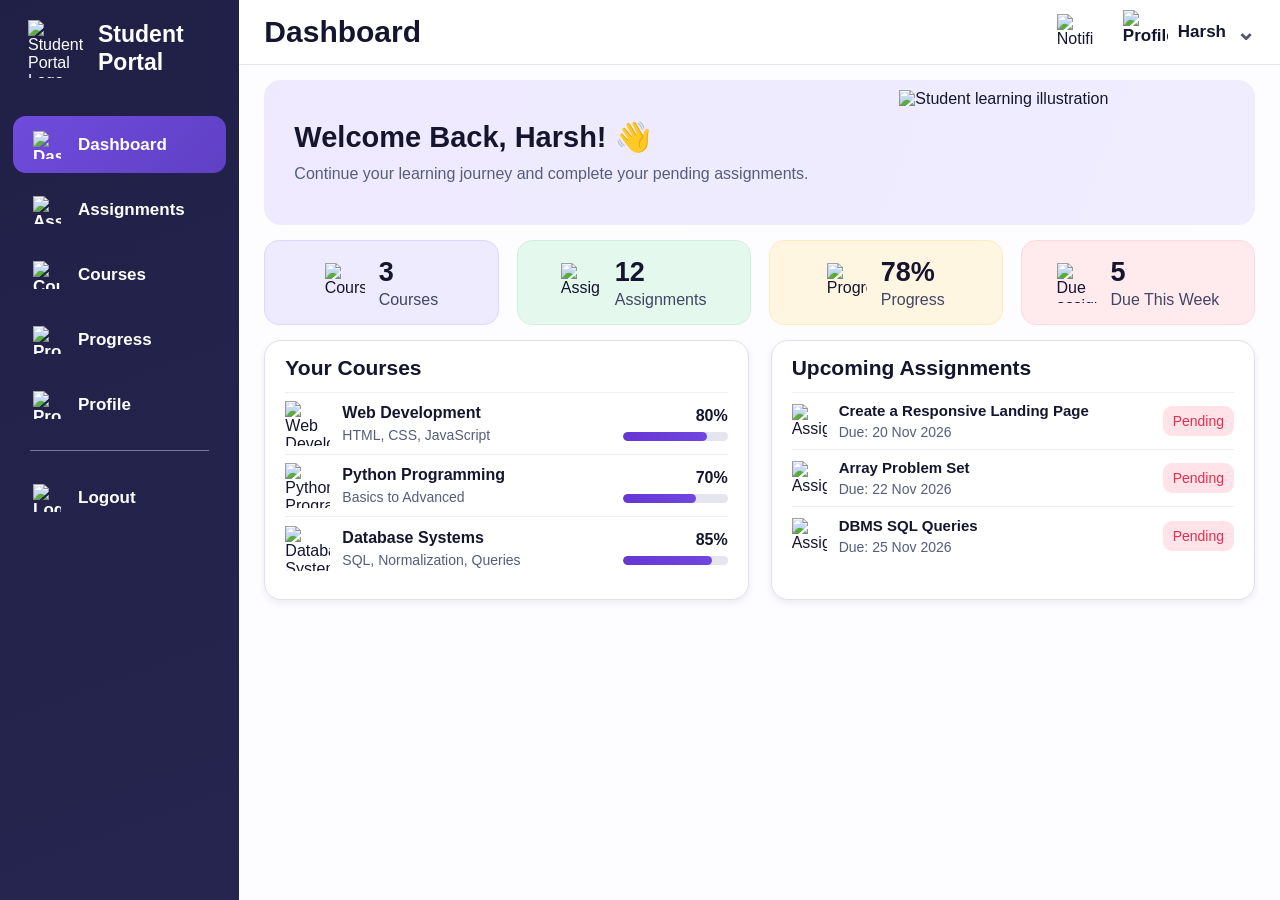
==== Students Submission/2601193_Harsh_Thombare/Task 2/index.html @ 6e935d69 "completed head in task 1 in html" ====
<!DOCTYPE html>
<html lang="en">

<head>
    <meta charset="UTF-8">
    <meta name="viewport" content="width=device-width, initial-scale=1.0">

    <title>Student Portal Dashboard</title>

    <!-- Connects the CSS file to the HTML page -->
    <link rel="stylesheet" href="style.css">
</head>

<body>

    <!-- Main container holds the sidebar and dashboard content -->
    <div class="container">

        <!-- Sidebar contains the portal logo and navigation menu -->
        <aside class="sidebar">

            <!-- Displays the student portal logo -->
            <div class="portal-logo">
                <img src="../../../Task 2/Assets/17.png" alt="Student Portal Logo">
                <h2>Student<br>Portal</h2>
            </div>

            <!-- Navigation links for different portal sections -->
            <nav class="sidebar-menu">

                <a href="#" class="menu-item active">
                    <img src="../../../Task 2/Assets/13.png" alt="Dashboard">
                    <span>Dashboard</span>
                </a>

                <a href="#" class="menu-item">
                    <img src="../../../Task 2/Assets/12.png" alt="Assignments">
                    <span>Assignments</span>
                </a>

                <a href="#" class="menu-item">
                    <img src="../../../Task 2/Assets/11.png" alt="Courses">
                    <span>Courses</span>
                </a>

                <a href="#" class="menu-item">
                    <img src="../../../Task 2/Assets/10.png" alt="Progress">
                    <span>Progress</span>
                </a>

                <a href="#" class="menu-item">
                    <img src="../../../Task 2/Assets/09.png" alt="Profile">
                    <span>Profile</span>
                </a>

                <!-- Separates the Logout option from the other links -->
                <div class="menu-divider"></div>

                <a href="#" class="menu-item">
                    <img src="../../../Task 2/Assets/08.png" alt="Logout">
                    <span>Logout</span>
                </a>

            </nav>

        </aside>


        <!-- Main area contains the dashboard header and all dashboard sections -->
        <main class="main-content">

            <!-- Top header displays the page title and student information -->
            <header class="topbar">

                <h1>Dashboard</h1>

                <div class="user-info">

                    <img class="notification-icon"
                         src="../../../Task 2/Assets/16.png"
                         alt="Notifications">

                    <div class="profile-info">
                        <img src="../../../Task 2/Assets/15.png" alt="Profile">
                        <span>Harsh</span>
                        <span class="dropdown">⌄</span>
                    </div>

                </div>

            </header>


            <!-- Welcome section introduces the student to the dashboard -->
            <section class="welcome-banner">

                <div class="welcome-text">
                    <h2>Welcome Back, Harsh! 👋</h2>

                    <p>
                        Continue your learning journey and complete your
                        pending assignments.
                    </p>
                </div>

                <!-- Displays the student learning illustration -->
                <img src="../../../Task 2/Assets/18.png" alt="Student learning illustration">

            </section>


            <!-- Statistics section displays the student's learning summary -->
            <section class="statistics">

                <div class="stat-card purple">
                    <img src="../../../Task 2/Assets/04.png" alt="Courses">

                    <div>
                        <h2>3</h2>
                        <p>Courses</p>
                    </div>
                </div>


                <div class="stat-card green">
                    <img src="../../../Task 2/Assets/03.png" alt="Assignments">

                    <div>
                        <h2>12</h2>
                        <p>Assignments</p>
                    </div>
                </div>


                <div class="stat-card yellow">
                    <img src="../../../Task 2/Assets/02.png" alt="Progress">

                    <div>
                        <h2>78%</h2>
                        <p>Progress</p>
                    </div>
                </div>


                <div class="stat-card pink">
                    <img src="../../../Task 2/Assets/01.png" alt="Due assignments">

                    <div>
                        <h2>5</h2>
                        <p>Due This Week</p>
                    </div>
                </div>

            </section>


            <!-- Dashboard details section displays courses and upcoming assignments -->
            <section class="dashboard-details">


                <!-- Courses panel displays enrolled courses and their progress -->
                <div class="details-card">

                    <h2>Your Courses</h2>

                    <!-- First course details -->
                    <div class="course-item">

                        <img src="../../../Task 2/Assets/07.png" alt="Web Development">

                        <div class="course-info">
                            <h3>Web Development</h3>
                            <p>HTML, CSS, JavaScript</p>
                        </div>

                        <div class="course-progress">
                            <span>80%</span>
                            <div class="progress-bar">
                                <div class="progress-fill" style="width: 80%;"></div>
                            </div>
                        </div>

                    </div>


                    <!-- Second course details -->
                    <div class="course-item">

                        <img src="../../../Task 2/Assets/06.png" alt="Python Programming">

                        <div class="course-info">
                            <h3>Python Programming</h3>
                            <p>Basics to Advanced</p>
                        </div>

                        <div class="course-progress">
                            <span>70%</span>
                            <div class="progress-bar">
                                <div class="progress-fill" style="width: 70%;"></div>
                            </div>
                        </div>

                    </div>


                    <!-- Third course details -->
                    <div class="course-item">

                        <img src="../../../Task 2/Assets/05.png" alt="Database Systems">

                        <div class="course-info">
                            <h3>Database Systems</h3>
                            <p>SQL, Normalization, Queries</p>
                        </div>

                        <div class="course-progress">
                            <span>85%</span>
                            <div class="progress-bar">
                                <div class="progress-fill" style="width: 85%;"></div>
                            </div>
                        </div>

                    </div>

                </div>


                <!-- Upcoming assignments panel displays pending student tasks -->
                <div class="details-card assignments-card">

                    <h2>Upcoming Assignments</h2>

                    <!-- First assignment details -->
                    <div class="assignment-item">

                        <img src="../../../Task 2/Assets/14.png" alt="Assignment">

                        <div class="assignment-info">
                            <h3>Create a Responsive Landing Page</h3>
                            <p>Due: 20 Nov 2026</p>
                        </div>

                        <span class="status">Pending</span>

                    </div>


                    <!-- Second assignment details -->
                    <div class="assignment-item">

                        <img src="../../../Task 2/Assets/14.png" alt="Assignment">

                        <div class="assignment-info">
                            <h3>Array Problem Set</h3>
                            <p>Due: 22 Nov 2026</p>
                        </div>

                        <span class="status">Pending</span>

                    </div>


                    <!-- Third assignment details -->
                    <div class="assignment-item">

                        <img src="../../../Task 2/Assets/14.png" alt="Assignment">

                        <div class="assignment-info">
                            <h3>DBMS SQL Queries</h3>
                            <p>Due: 25 Nov 2026</p>
                        </div>

                        <span class="status">Pending</span>

                    </div>

                </div>

            </section>

        </main>

    </div>

</body>
</html>
---- Students Submission/2601193_Harsh_Thombare/Task 2/style.css ----
/* Removes default spacing and keeps element sizes consistent */
* {
    margin: 0;
    padding: 0;
    box-sizing: border-box;
}

/* Sets the common font and background of the dashboard */
body {
    font-family: Arial, Helvetica, sans-serif;
    background-color: #fdfdff;
    color: #15152f;
}

/* Places the sidebar and main content next to each other */
.container {
    display: flex;
    height: 100vh;
    overflow: hidden;
}


/* Sidebar: Contains the portal logo and navigation links */
.sidebar {
    width: 18.7%;
    min-width: 220px;
    height: 100vh;
    background: linear-gradient(160deg, #202047, #25254f);
    padding: 20px 13px;
    color: white;
}

/* Displays the graduation logo and portal name */
.portal-logo {
    display: flex;
    align-items: center;
    gap: 12px;
    padding: 0 15px;
    margin-bottom: 38px;
}

.portal-logo img {
    width: 58px;
    height: 58px;
    object-fit: contain;
}

.portal-logo h2 {
    font-size: 23px;
    line-height: 1.2;
}

/* Arranges the navigation links vertically */
.sidebar-menu {
    display: flex;
    flex-direction: column;
    gap: 8px;
}

.menu-item {
    height: 57px;
    display: flex;
    align-items: center;
    gap: 17px;
    padding: 0 20px;
    border-radius: 13px;
    text-decoration: none;
    color: white;
    font-size: 17px;
    font-weight: 600;
}

.menu-item img {
    width: 28px;
    height: 28px;
    object-fit: contain;
}

/* Highlights the currently selected Dashboard link */
.menu-item.active {
    background: linear-gradient(135deg, #704bdc, #6040c5);
}

/* Separates the Logout option from the other navigation links */
.menu-divider {
    height: 1px;
    background-color: #7777a5;
    margin: 9px 17px 10px;
}


/* Main content: Holds the dashboard header and information sections */
.main-content {
    flex: 1;
    min-width: 0;
    height: 100vh;
    overflow: hidden;
}

/* Topbar: Displays the dashboard title and student profile */
.topbar {
    height: 65px;
    padding: 0 25px;
    display: flex;
    align-items: center;
    justify-content: space-between;
    border-bottom: 1px solid #e6e5f1;
    background-color: white;
}

.topbar h1 {
    font-size: 30px;
}

/* Keeps the notification and profile details on the right */
.user-info {
    display: flex;
    align-items: center;
    gap: 30px;
}

.notification-icon {
    width: 36px;
    height: 36px;
    object-fit: contain;
}

.profile-info {
    display: flex;
    align-items: center;
    gap: 10px;
    font-size: 17px;
    font-weight: 600;
}

.profile-info img {
    width: 45px;
    height: 45px;
    object-fit: contain;
}

.dropdown {
    font-size: 23px;
    color: #555577;
}


/* Welcome banner: Displays a greeting and learning illustration */
.welcome-banner {
    height: 145px;
    margin: 15px 25px;
    padding: 15px 30px;
    border-radius: 17px;
    background: linear-gradient(110deg, #eee9ff, #f0edff);
    display: flex;
    align-items: center;
    justify-content: space-between;
}

.welcome-text {
    width: 62%;
}

.welcome-text h2 {
    font-size: 29px;
    margin-bottom: 8px;
    white-space: nowrap;
}

.welcome-text p {
    font-size: 16px;
    line-height: 1.5;
    color: #555d7c;
    max-width: 600px;
}

.welcome-banner img {
    width: 35%;
    height: 125px;
    object-fit: contain;
}


/* Statistics: Displays the student's learning summary */
.statistics {
    display: flex;
    gap: 18px;
    margin: 0 25px 15px;
}

/* Gives all four statistics cards equal space */
.stat-card {
    flex: 1;
    min-width: 0;
    height: 85px;
    border-radius: 15px;
    display: flex;
    align-items: center;
    justify-content: center;
    gap: 14px;
    padding: 12px;
    border: 1px solid transparent;
}

.stat-card img {
    width: 40px;
    height: 40px;
    object-fit: contain;
}

.stat-card h2 {
    font-size: 27px;
    margin-bottom: 3px;
}

.stat-card p {
    font-size: 16px;
    color: #414563;
    white-space: nowrap;
}

/* Gives each statistics card a different background colour */
.purple {
    background-color: #eeeaff;
    border-color: #ded6ff;
}

.green {
    background-color: #e5f8ed;
    border-color: #d0f0df;
}

.yellow {
    background-color: #fff6e2;
    border-color: #ffebc1;
}

.pink {
    background-color: #ffeaee;
    border-color: #ffd9e0;
}


/* Dashboard details: Places courses and assignments side by side */
.dashboard-details {
    display: flex;
    gap: 22px;
    margin: 0 25px;
}

/* Creates the panels for courses and upcoming assignments */
.details-card {
    flex: 1;
    min-width: 0;
    height: 260px;
    padding: 15px 20px;
    border: 1px solid #e1e0f0;
    border-radius: 17px;
    box-shadow: 0 3px 6px rgba(40, 35, 90, 0.08);
    background-color: white;
}

.details-card > h2 {
    font-size: 21px;
    padding-bottom: 12px;
    border-bottom: 1px solid #eeeef5;
}


/* Course section: Displays course names and completion percentages */
.course-item {
    height: 62px;
    display: flex;
    align-items: center;
    gap: 12px;
    border-bottom: 1px solid #eeeef5;
}

.course-item:last-child {
    border-bottom: none;
}

.course-item > img {
    width: 45px;
    height: 45px;
    object-fit: contain;
}

.course-info {
    flex: 1;
    min-width: 0;
}

.course-info h3 {
    font-size: 16px;
    margin-bottom: 5px;
}

.course-info p {
    font-size: 14px;
    color: #555d7c;
}

/* Displays the percentage and progress bar for each course */
.course-progress {
    width: 105px;
    display: flex;
    flex-direction: column;
    align-items: flex-end;
    gap: 7px;
}

.course-progress span {
    font-size: 16px;
    font-weight: 600;
}

.progress-bar {
    width: 100%;
    height: 9px;
    background-color: #e5e5f0;
    border-radius: 10px;
    overflow: hidden;
}

.progress-fill {
    height: 100%;
    background: linear-gradient(90deg, #6636d5, #7046df);
    border-radius: 10px;
}


/* Assignment section: Displays task names, due dates and status */
.assignment-item {
    height: 57px;
    display: flex;
    align-items: center;
    gap: 12px;
    border-bottom: 1px solid #eeeef5;
}

.assignment-item:last-child {
    border-bottom: none;
}

.assignment-item > img {
    width: 35px;
    height: 35px;
    object-fit: contain;
}

.assignment-info {
    flex: 1;
    min-width: 0;
}

.assignment-info h3 {
    font-size: 15px;
    margin-bottom: 5px;
}

.assignment-info p {
    font-size: 14px;
    color: #555d7c;
}

/* Highlights the pending status of each assignment */
.status {
    background-color: #ffe3e9;
    color: #e52e4d;
    padding: 7px 10px;
    border-radius: 9px;
    font-size: 14px;
    white-space: nowrap;
}
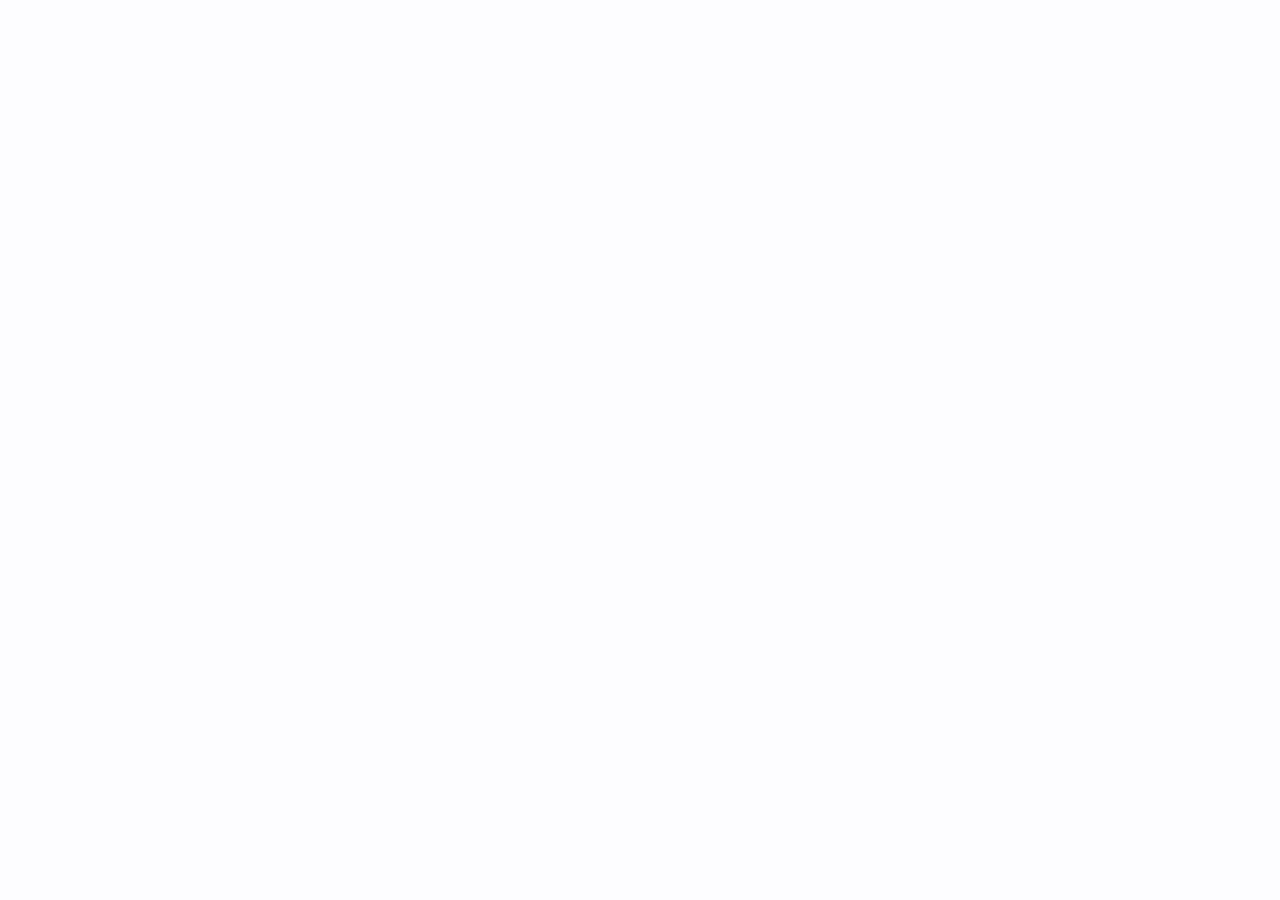
==== commit 678b91c4: "Created the basic HTML structure and added initial page styling" ====
--- a/Students Submission/2601193_Harsh_Thombare/Task 2/index.html
+++ b/Students Submission/2601193_Harsh_Thombare/Task 2/index.html
@@ -7,278 +7,14 @@
 
     <title>Student Portal Dashboard</title>
 
-    <!-- Connects the CSS file to the HTML page -->
     <link rel="stylesheet" href="style.css">
+
 </head>
 
 <body>
 
-    <!-- Main container holds the sidebar and dashboard content -->
+    <!-- Main container: holds the sidebar on the left and the dashboard on the right -->
     <div class="container">
-
-        <!-- Sidebar contains the portal logo and navigation menu -->
-        <aside class="sidebar">
-
-            <!-- Displays the student portal logo -->
-            <div class="portal-logo">
-                <img src="../../../Task 2/Assets/17.png" alt="Student Portal Logo">
-                <h2>Student<br>Portal</h2>
-            </div>
-
-            <!-- Navigation links for different portal sections -->
-            <nav class="sidebar-menu">
-
-                <a href="#" class="menu-item active">
-                    <img src="../../../Task 2/Assets/13.png" alt="Dashboard">
-                    <span>Dashboard</span>
-                </a>
-
-                <a href="#" class="menu-item">
-                    <img src="../../../Task 2/Assets/12.png" alt="Assignments">
-                    <span>Assignments</span>
-                </a>
-
-                <a href="#" class="menu-item">
-                    <img src="../../../Task 2/Assets/11.png" alt="Courses">
-                    <span>Courses</span>
-                </a>
-
-                <a href="#" class="menu-item">
-                    <img src="../../../Task 2/Assets/10.png" alt="Progress">
-                    <span>Progress</span>
-                </a>
-
-                <a href="#" class="menu-item">
-                    <img src="../../../Task 2/Assets/09.png" alt="Profile">
-                    <span>Profile</span>
-                </a>
-
-                <!-- Separates the Logout option from the other links -->
-                <div class="menu-divider"></div>
-
-                <a href="#" class="menu-item">
-                    <img src="../../../Task 2/Assets/08.png" alt="Logout">
-                    <span>Logout</span>
-                </a>
-
-            </nav>
-
-        </aside>
-
-
-        <!-- Main area contains the dashboard header and all dashboard sections -->
-        <main class="main-content">
-
-            <!-- Top header displays the page title and student information -->
-            <header class="topbar">
-
-                <h1>Dashboard</h1>
-
-                <div class="user-info">
-
-                    <img class="notification-icon"
-                         src="../../../Task 2/Assets/16.png"
-                         alt="Notifications">
-
-                    <div class="profile-info">
-                        <img src="../../../Task 2/Assets/15.png" alt="Profile">
-                        <span>Harsh</span>
-                        <span class="dropdown">⌄</span>
-                    </div>
-
-                </div>
-
-            </header>
-
-
-            <!-- Welcome section introduces the student to the dashboard -->
-            <section class="welcome-banner">
-
-                <div class="welcome-text">
-                    <h2>Welcome Back, Harsh! 👋</h2>
-
-                    <p>
-                        Continue your learning journey and complete your
-                        pending assignments.
-                    </p>
-                </div>
-
-                <!-- Displays the student learning illustration -->
-                <img src="../../../Task 2/Assets/18.png" alt="Student learning illustration">
-
-            </section>
-
-
-            <!-- Statistics section displays the student's learning summary -->
-            <section class="statistics">
-
-                <div class="stat-card purple">
-                    <img src="../../../Task 2/Assets/04.png" alt="Courses">
-
-                    <div>
-                        <h2>3</h2>
-                        <p>Courses</p>
-                    </div>
-                </div>
-
-
-                <div class="stat-card green">
-                    <img src="../../../Task 2/Assets/03.png" alt="Assignments">
-
-                    <div>
-                        <h2>12</h2>
-                        <p>Assignments</p>
-                    </div>
-                </div>
-
-
-                <div class="stat-card yellow">
-                    <img src="../../../Task 2/Assets/02.png" alt="Progress">
-
-                    <div>
-                        <h2>78%</h2>
-                        <p>Progress</p>
-                    </div>
-                </div>
-
-
-                <div class="stat-card pink">
-                    <img src="../../../Task 2/Assets/01.png" alt="Due assignments">
-
-                    <div>
-                        <h2>5</h2>
-                        <p>Due This Week</p>
-                    </div>
-                </div>
-
-            </section>
-
-
-            <!-- Dashboard details section displays courses and upcoming assignments -->
-            <section class="dashboard-details">
-
-
-                <!-- Courses panel displays enrolled courses and their progress -->
-                <div class="details-card">
-
-                    <h2>Your Courses</h2>
-
-                    <!-- First course details -->
-                    <div class="course-item">
-
-                        <img src="../../../Task 2/Assets/07.png" alt="Web Development">
-
-                        <div class="course-info">
-                            <h3>Web Development</h3>
-                            <p>HTML, CSS, JavaScript</p>
-                        </div>
-
-                        <div class="course-progress">
-                            <span>80%</span>
-                            <div class="progress-bar">
-                                <div class="progress-fill" style="width: 80%;"></div>
-                            </div>
-                        </div>
-
-                    </div>
-
-
-                    <!-- Second course details -->
-                    <div class="course-item">
-
-                        <img src="../../../Task 2/Assets/06.png" alt="Python Programming">
-
-                        <div class="course-info">
-                            <h3>Python Programming</h3>
-                            <p>Basics to Advanced</p>
-                        </div>
-
-                        <div class="course-progress">
-                            <span>70%</span>
-                            <div class="progress-bar">
-                                <div class="progress-fill" style="width: 70%;"></div>
-                            </div>
-                        </div>
-
-                    </div>
-
-
-                    <!-- Third course details -->
-                    <div class="course-item">
-
-                        <img src="../../../Task 2/Assets/05.png" alt="Database Systems">
-
-                        <div class="course-info">
-                            <h3>Database Systems</h3>
-                            <p>SQL, Normalization, Queries</p>
-                        </div>
-
-                        <div class="course-progress">
-                            <span>85%</span>
-                            <div class="progress-bar">
-                                <div class="progress-fill" style="width: 85%;"></div>
-                            </div>
-                        </div>
-
-                    </div>
-
-                </div>
-
-
-                <!-- Upcoming assignments panel displays pending student tasks -->
-                <div class="details-card assignments-card">
-
-                    <h2>Upcoming Assignments</h2>
-
-                    <!-- First assignment details -->
-                    <div class="assignment-item">
-
-                        <img src="../../../Task 2/Assets/14.png" alt="Assignment">
-
-                        <div class="assignment-info">
-                            <h3>Create a Responsive Landing Page</h3>
-                            <p>Due: 20 Nov 2026</p>
-                        </div>
-
-                        <span class="status">Pending</span>
-
-                    </div>
-
-
-                    <!-- Second assignment details -->
-                    <div class="assignment-item">
-
-                        <img src="../../../Task 2/Assets/14.png" alt="Assignment">
-
-                        <div class="assignment-info">
-                            <h3>Array Problem Set</h3>
-                            <p>Due: 22 Nov 2026</p>
-                        </div>
-
-                        <span class="status">Pending</span>
-
-                    </div>
-
-
-                    <!-- Third assignment details -->
-                    <div class="assignment-item">
-
-                        <img src="../../../Task 2/Assets/14.png" alt="Assignment">
-
-                        <div class="assignment-info">
-                            <h3>DBMS SQL Queries</h3>
-                            <p>Due: 25 Nov 2026</p>
-                        </div>
-
-                        <span class="status">Pending</span>
-
-                    </div>
-
-                </div>
-
-            </section>
-
-        </main>
 
     </div>
 
--- a/Students Submission/2601193_Harsh_Thombare/Task 2/style.css
+++ b/Students Submission/2601193_Harsh_Thombare/Task 2/style.css
@@ -1,375 +1,22 @@
-/* Removes default spacing and keeps element sizes consistent */
+/* Reset: removes the default spacing the browser adds
+   box-sizing makes padding and border stay inside the width I set */
 * {
     margin: 0;
     padding: 0;
     box-sizing: border-box;
 }
 
-/* Sets the common font and background of the dashboard */
+/* Body: sets the font, page background and default text colour */
 body {
     font-family: Arial, Helvetica, sans-serif;
     background-color: #fdfdff;
     color: #15152f;
 }
 
-/* Places the sidebar and main content next to each other */
+/* Container: flex puts the sidebar and main content side by side
+   height 100vh makes it exactly as tall as the screen */
 .container {
     display: flex;
     height: 100vh;
     overflow: hidden;
-}
-
-
-/* Sidebar: Contains the portal logo and navigation links */
-.sidebar {
-    width: 18.7%;
-    min-width: 220px;
-    height: 100vh;
-    background: linear-gradient(160deg, #202047, #25254f);
-    padding: 20px 13px;
-    color: white;
-}
-
-/* Displays the graduation logo and portal name */
-.portal-logo {
-    display: flex;
-    align-items: center;
-    gap: 12px;
-    padding: 0 15px;
-    margin-bottom: 38px;
-}
-
-.portal-logo img {
-    width: 58px;
-    height: 58px;
-    object-fit: contain;
-}
-
-.portal-logo h2 {
-    font-size: 23px;
-    line-height: 1.2;
-}
-
-/* Arranges the navigation links vertically */
-.sidebar-menu {
-    display: flex;
-    flex-direction: column;
-    gap: 8px;
-}
-
-.menu-item {
-    height: 57px;
-    display: flex;
-    align-items: center;
-    gap: 17px;
-    padding: 0 20px;
-    border-radius: 13px;
-    text-decoration: none;
-    color: white;
-    font-size: 17px;
-    font-weight: 600;
-}
-
-.menu-item img {
-    width: 28px;
-    height: 28px;
-    object-fit: contain;
-}
-
-/* Highlights the currently selected Dashboard link */
-.menu-item.active {
-    background: linear-gradient(135deg, #704bdc, #6040c5);
-}
-
-/* Separates the Logout option from the other navigation links */
-.menu-divider {
-    height: 1px;
-    background-color: #7777a5;
-    margin: 9px 17px 10px;
-}
-
-
-/* Main content: Holds the dashboard header and information sections */
-.main-content {
-    flex: 1;
-    min-width: 0;
-    height: 100vh;
-    overflow: hidden;
-}
-
-/* Topbar: Displays the dashboard title and student profile */
-.topbar {
-    height: 65px;
-    padding: 0 25px;
-    display: flex;
-    align-items: center;
-    justify-content: space-between;
-    border-bottom: 1px solid #e6e5f1;
-    background-color: white;
-}
-
-.topbar h1 {
-    font-size: 30px;
-}
-
-/* Keeps the notification and profile details on the right */
-.user-info {
-    display: flex;
-    align-items: center;
-    gap: 30px;
-}
-
-.notification-icon {
-    width: 36px;
-    height: 36px;
-    object-fit: contain;
-}
-
-.profile-info {
-    display: flex;
-    align-items: center;
-    gap: 10px;
-    font-size: 17px;
-    font-weight: 600;
-}
-
-.profile-info img {
-    width: 45px;
-    height: 45px;
-    object-fit: contain;
-}
-
-.dropdown {
-    font-size: 23px;
-    color: #555577;
-}
-
-
-/* Welcome banner: Displays a greeting and learning illustration */
-.welcome-banner {
-    height: 145px;
-    margin: 15px 25px;
-    padding: 15px 30px;
-    border-radius: 17px;
-    background: linear-gradient(110deg, #eee9ff, #f0edff);
-    display: flex;
-    align-items: center;
-    justify-content: space-between;
-}
-
-.welcome-text {
-    width: 62%;
-}
-
-.welcome-text h2 {
-    font-size: 29px;
-    margin-bottom: 8px;
-    white-space: nowrap;
-}
-
-.welcome-text p {
-    font-size: 16px;
-    line-height: 1.5;
-    color: #555d7c;
-    max-width: 600px;
-}
-
-.welcome-banner img {
-    width: 35%;
-    height: 125px;
-    object-fit: contain;
-}
-
-
-/* Statistics: Displays the student's learning summary */
-.statistics {
-    display: flex;
-    gap: 18px;
-    margin: 0 25px 15px;
-}
-
-/* Gives all four statistics cards equal space */
-.stat-card {
-    flex: 1;
-    min-width: 0;
-    height: 85px;
-    border-radius: 15px;
-    display: flex;
-    align-items: center;
-    justify-content: center;
-    gap: 14px;
-    padding: 12px;
-    border: 1px solid transparent;
-}
-
-.stat-card img {
-    width: 40px;
-    height: 40px;
-    object-fit: contain;
-}
-
-.stat-card h2 {
-    font-size: 27px;
-    margin-bottom: 3px;
-}
-
-.stat-card p {
-    font-size: 16px;
-    color: #414563;
-    white-space: nowrap;
-}
-
-/* Gives each statistics card a different background colour */
-.purple {
-    background-color: #eeeaff;
-    border-color: #ded6ff;
-}
-
-.green {
-    background-color: #e5f8ed;
-    border-color: #d0f0df;
-}
-
-.yellow {
-    background-color: #fff6e2;
-    border-color: #ffebc1;
-}
-
-.pink {
-    background-color: #ffeaee;
-    border-color: #ffd9e0;
-}
-
-
-/* Dashboard details: Places courses and assignments side by side */
-.dashboard-details {
-    display: flex;
-    gap: 22px;
-    margin: 0 25px;
-}
-
-/* Creates the panels for courses and upcoming assignments */
-.details-card {
-    flex: 1;
-    min-width: 0;
-    height: 260px;
-    padding: 15px 20px;
-    border: 1px solid #e1e0f0;
-    border-radius: 17px;
-    box-shadow: 0 3px 6px rgba(40, 35, 90, 0.08);
-    background-color: white;
-}
-
-.details-card > h2 {
-    font-size: 21px;
-    padding-bottom: 12px;
-    border-bottom: 1px solid #eeeef5;
-}
-
-
-/* Course section: Displays course names and completion percentages */
-.course-item {
-    height: 62px;
-    display: flex;
-    align-items: center;
-    gap: 12px;
-    border-bottom: 1px solid #eeeef5;
-}
-
-.course-item:last-child {
-    border-bottom: none;
-}
-
-.course-item > img {
-    width: 45px;
-    height: 45px;
-    object-fit: contain;
-}
-
-.course-info {
-    flex: 1;
-    min-width: 0;
-}
-
-.course-info h3 {
-    font-size: 16px;
-    margin-bottom: 5px;
-}
-
-.course-info p {
-    font-size: 14px;
-    color: #555d7c;
-}
-
-/* Displays the percentage and progress bar for each course */
-.course-progress {
-    width: 105px;
-    display: flex;
-    flex-direction: column;
-    align-items: flex-end;
-    gap: 7px;
-}
-
-.course-progress span {
-    font-size: 16px;
-    font-weight: 600;
-}
-
-.progress-bar {
-    width: 100%;
-    height: 9px;
-    background-color: #e5e5f0;
-    border-radius: 10px;
-    overflow: hidden;
-}
-
-.progress-fill {
-    height: 100%;
-    background: linear-gradient(90deg, #6636d5, #7046df);
-    border-radius: 10px;
-}
-
-
-/* Assignment section: Displays task names, due dates and status */
-.assignment-item {
-    height: 57px;
-    display: flex;
-    align-items: center;
-    gap: 12px;
-    border-bottom: 1px solid #eeeef5;
-}
-
-.assignment-item:last-child {
-    border-bottom: none;
-}
-
-.assignment-item > img {
-    width: 35px;
-    height: 35px;
-    object-fit: contain;
-}
-
-.assignment-info {
-    flex: 1;
-    min-width: 0;
-}
-
-.assignment-info h3 {
-    font-size: 15px;
-    margin-bottom: 5px;
-}
-
-.assignment-info p {
-    font-size: 14px;
-    color: #555d7c;
-}
-
-/* Highlights the pending status of each assignment */
-.status {
-    background-color: #ffe3e9;
-    color: #e52e4d;
-    padding: 7px 10px;
-    border-radius: 9px;
-    font-size: 14px;
-    white-space: nowrap;
 }
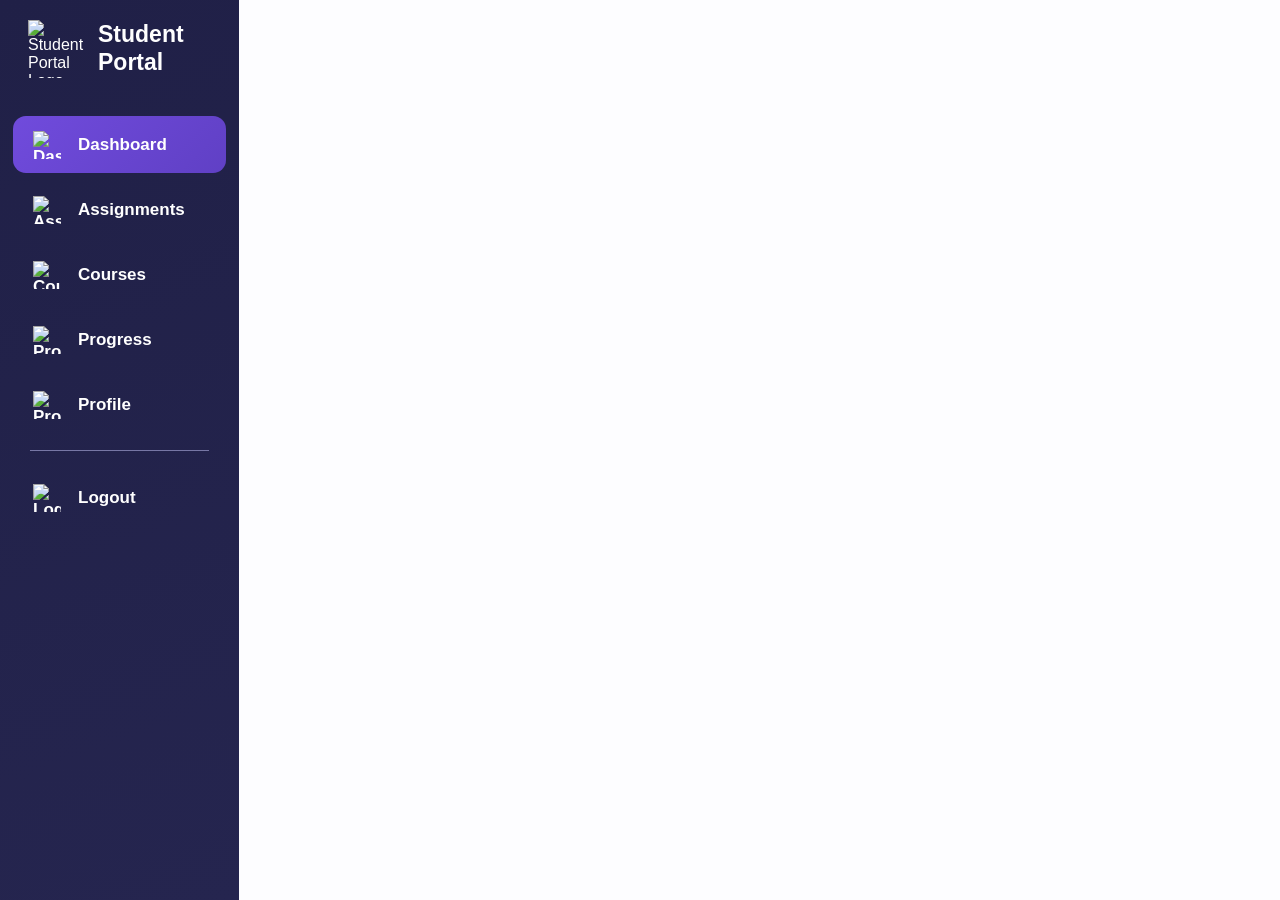
==== commit 006c470c: "Added the sidebar with portal logo and navigation links" ====
--- a/Students Submission/2601193_Harsh_Thombare/Task 2/index.html
+++ b/Students Submission/2601193_Harsh_Thombare/Task 2/index.html
@@ -16,7 +16,57 @@
     <!-- Main container: holds the sidebar on the left and the dashboard on the right -->
     <div class="container">
 
-    </div>
+    <!-- Sidebar: the dark purple panel with the portal logo and menu links -->
+    <aside class="sidebar">
+
+        <!-- Logo: graduation cap image with the portal name next to it -->
+        <div class="portal-logo">
+            <img src="../../../Task 2/Assets/17.png" alt="Student Portal Logo">
+            <h2>Student<br>Portal</h2>
+        </div>
+
+        <!-- Navigation menu: links to the different sections of the portal -->
+        <nav class="sidebar-menu">
+
+            <!-- "active" class highlights the page we are currently on -->
+            <a href="#" class="menu-item active">
+                <img src="../../../Task 2/Assets/13.png" alt="Dashboard">
+                <span>Dashboard</span>
+            </a>
+
+            <a href="#" class="menu-item">
+                <img src="../../../Task 2/Assets/12.png" alt="Assignments">
+                <span>Assignments</span>
+            </a>
+
+            <a href="#" class="menu-item">
+                <img src="../../../Task 2/Assets/11.png" alt="Courses">
+                <span>Courses</span>
+            </a>
+
+            <a href="#" class="menu-item">
+                <img src="../../../Task 2/Assets/10.png" alt="Progress">
+                <span>Progress</span>
+            </a>
+
+            <a href="#" class="menu-item">
+                <img src="../../../Task 2/Assets/09.png" alt="Profile">
+                <span>Profile</span>
+            </a>
+
+            <!-- A thin line to separate Logout from the other links -->
+            <div class="menu-divider"></div>
+
+            <a href="#" class="menu-item">
+                <img src="../../../Task 2/Assets/08.png" alt="Logout">
+                <span>Logout</span>
+            </a>
+
+        </nav>
+
+    </aside>
+
+</div>
 
 </body>
 </html>
--- a/Students Submission/2601193_Harsh_Thombare/Task 2/style.css
+++ b/Students Submission/2601193_Harsh_Thombare/Task 2/style.css
@@ -19,4 +19,78 @@
     display: flex;
     height: 100vh;
     overflow: hidden;
+}
+
+/* ---------- SIDEBAR ---------- */
+
+/* Sidebar: dark purple panel on the left side */
+.sidebar {
+    width: 18.7%;
+    min-width: 220px;
+    height: 100vh;
+    background: linear-gradient(160deg, #202047, #25254f);
+    padding: 20px 13px;
+    color: white;
+}
+
+/* Logo area: image and portal name in one row */
+.portal-logo {
+    display: flex;
+    align-items: center;
+    gap: 12px;
+    padding: 0 15px;
+    margin-bottom: 38px;
+}
+
+/* Size of the graduation cap logo */
+.portal-logo img {
+    width: 58px;
+    height: 58px;
+    object-fit: contain;
+}
+
+/* "Student Portal" text */
+.portal-logo h2 {
+    font-size: 23px;
+    line-height: 1.2;
+}
+
+/* Menu: flex with column direction stacks the links one below another */
+.sidebar-menu {
+    display: flex;
+    flex-direction: column;
+    gap: 8px;
+}
+
+/* Each menu link: icon and text in one row with rounded corners */
+.menu-item {
+    height: 57px;
+    display: flex;
+    align-items: center;
+    gap: 17px;
+    padding: 0 20px;
+    border-radius: 13px;
+    text-decoration: none;
+    color: white;
+    font-size: 17px;
+    font-weight: 600;
+}
+
+/* Size of the small icons in the menu */
+.menu-item img {
+    width: 28px;
+    height: 28px;
+    object-fit: contain;
+}
+
+/* Active link: purple background so the current page stands out */
+.menu-item.active {
+    background: linear-gradient(135deg, #704bdc, #6040c5);
+}
+
+/* Divider: thin line between the menu links and Logout */
+.menu-divider {
+    height: 1px;
+    background-color: #7777a5;
+    margin: 9px 17px 10px;
 }
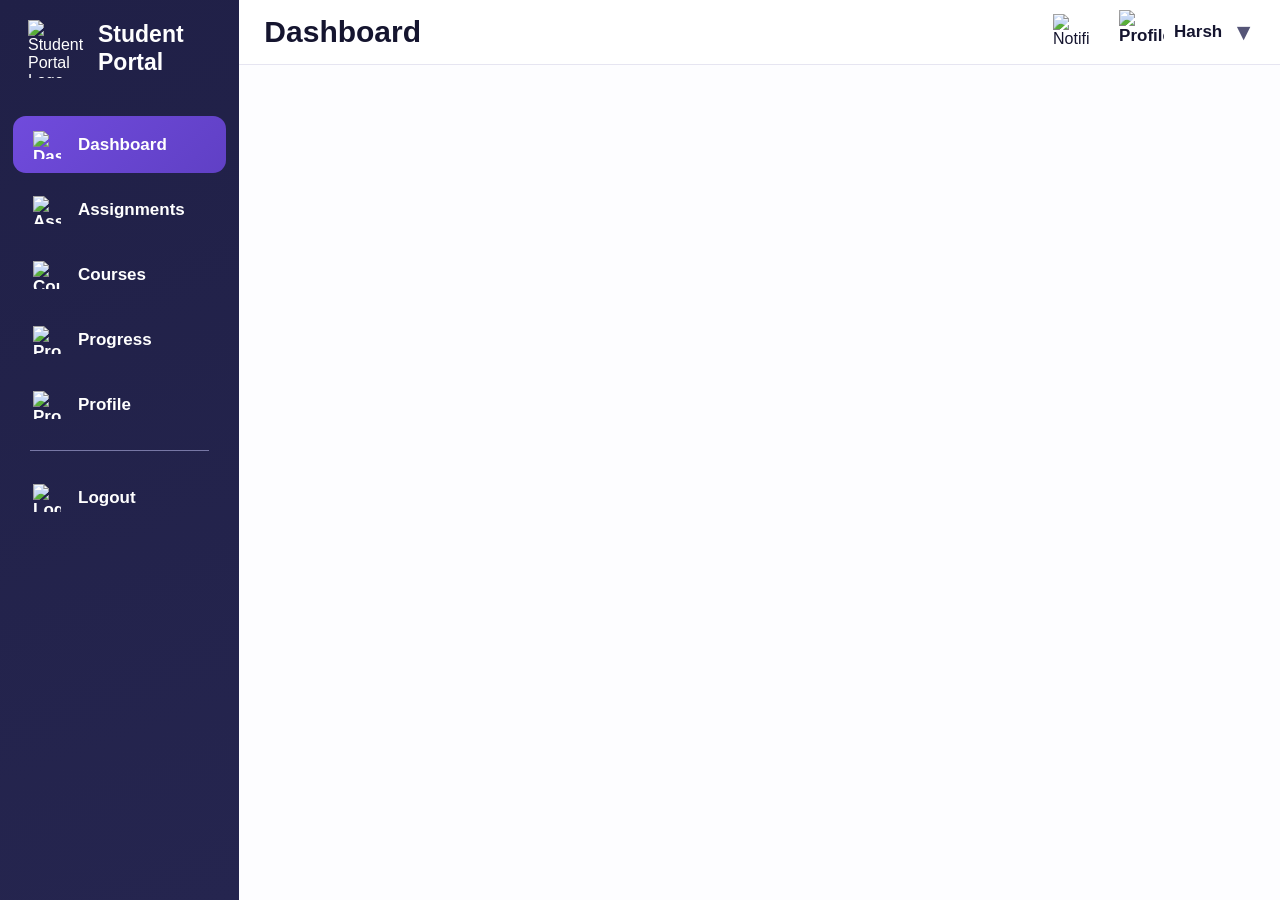
==== commit 8e89ca3b: "Added the main content area with dashboard navigation bar and profile section" ====
--- a/Students Submission/2601193_Harsh_Thombare/Task 2/index.html
+++ b/Students Submission/2601193_Harsh_Thombare/Task 2/index.html
@@ -66,7 +66,33 @@
 
     </aside>
 
-</div>
+        <!-- Main content: everything on the right side of the sidebar -->
+        <main class="main-content">
+
+            <!-- Top bar: page title on the left, notification and student name on the right -->
+            <header class="topbar">
+
+                <h1>Dashboard</h1>
+
+                <div class="user-info">
+
+                    <!-- Notification bell icon -->
+                    <img class="notification-icon" src="../../../Task 2/Assets/16.png" alt="Notifications">
+
+                    <!-- Student profile picture, name and dropdown arrow -->
+                    <div class="profile-info">
+                        <img src="../../../Task 2/Assets/15.png" alt="Profile">
+                        <span>Harsh</span>
+                        <span class="dropdown">▼</span>
+                    </div>
+
+                </div>
+
+            </header>
+
+        </main>
+
+    </div>
 
 </body>
 </html>
--- a/Students Submission/2601193_Harsh_Thombare/Task 2/style.css
+++ b/Students Submission/2601193_Harsh_Thombare/Task 2/style.css
@@ -93,4 +93,67 @@
     height: 1px;
     background-color: #7777a5;
     margin: 9px 17px 10px;
+}
+
+/* ---------- MAIN CONTENT ---------- */
+
+/* Main content: takes all the space left after the sidebar (flex: 1) */
+.main-content {
+    flex: 1;
+    min-width: 0;
+    height: 100vh;
+    overflow: hidden;
+}
+
+/* Top bar: title on the left and user info on the right
+   space-between pushes the two parts to opposite ends */
+.topbar {
+    height: 65px;
+    padding: 0 25px;
+    display: flex;
+    align-items: center;
+    justify-content: space-between;
+    border-bottom: 1px solid #e6e5f1;
+    background-color: white;
+}
+
+/* "Dashboard" heading */
+.topbar h1 {
+    font-size: 30px;
+}
+
+/* Notification bell and profile kept together on the right */
+.user-info {
+    display: flex;
+    align-items: center;
+    gap: 30px;
+}
+
+/* Size of the bell icon */
+.notification-icon {
+    width: 36px;
+    height: 36px;
+    object-fit: contain;
+}
+
+/* Profile picture, name and arrow in one row */
+.profile-info {
+    display: flex;
+    align-items: center;
+    gap: 10px;
+    font-size: 17px;
+    font-weight: 600;
+}
+
+/* Size of the profile picture */
+.profile-info img {
+    width: 45px;
+    height: 45px;
+    object-fit: contain;
+}
+
+/* Small dropdown arrow next to the name */
+.dropdown {
+    font-size: 23px;
+    color: #555577;
 }
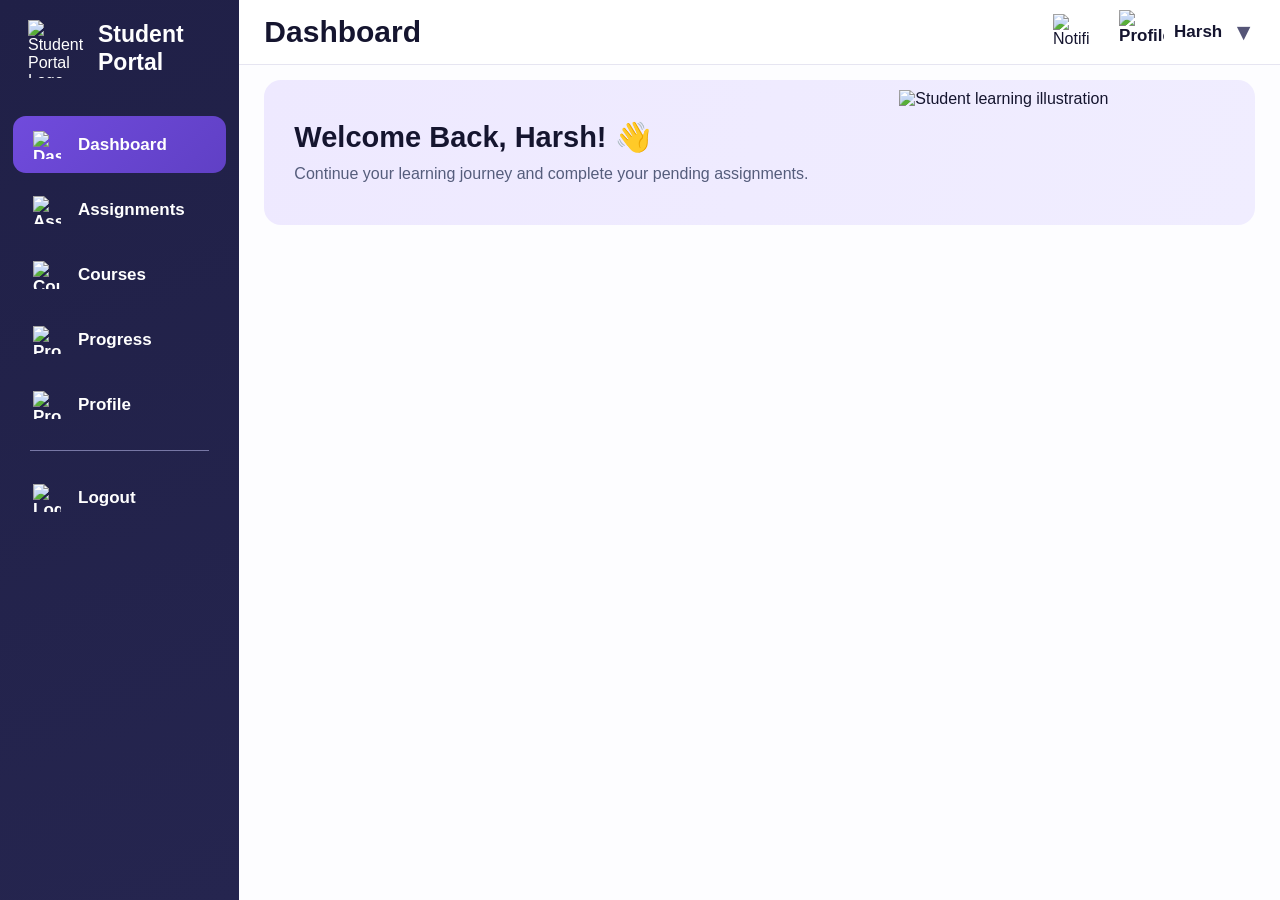
==== commit 6f6f3720: "Added welcome banner with greeting and student illustration" ====
--- a/Students Submission/2601193_Harsh_Thombare/Task 2/index.html
+++ b/Students Submission/2601193_Harsh_Thombare/Task 2/index.html
@@ -89,7 +89,17 @@
                 </div>
 
             </header>
+            <!-- Welcome banner: greets the student and shows an illustration -->
+            <section class="welcome-banner">
 
+                <div class="welcome-text">
+                    <h2>Welcome Back, Harsh! 👋</h2>
+                    <p>Continue your learning journey and complete your pending assignments.</p>
+                </div>
+
+                <img src="../../../Task 2/Assets/18.png" alt="Student learning illustration">
+
+            </section>
         </main>
 
     </div>
--- a/Students Submission/2601193_Harsh_Thombare/Task 2/style.css
+++ b/Students Submission/2601193_Harsh_Thombare/Task 2/style.css
@@ -156,4 +156,45 @@
 .dropdown {
     font-size: 23px;
     color: #555577;
+}
+
+/* ---------- WELCOME BANNER ---------- */
+
+/* Banner: light purple box with text on the left and picture on the right */
+.welcome-banner {
+    height: 145px;
+    margin: 15px 25px;
+    padding: 15px 30px;
+    border-radius: 17px;
+    background: linear-gradient(110deg, #eee9ff, #f0edff);
+    display: flex;
+    align-items: center;
+    justify-content: space-between;
+}
+
+/* Text part of the banner */
+.welcome-text {
+    width: 62%;
+}
+
+/* "Welcome Back" heading (nowrap keeps it on one line) */
+.welcome-text h2 {
+    font-size: 29px;
+    margin-bottom: 8px;
+    white-space: nowrap;
+}
+
+/* Small message below the heading */
+.welcome-text p {
+    font-size: 16px;
+    line-height: 1.5;
+    color: #555d7c;
+    max-width: 600px;
+}
+
+/* Illustration on the right side of the banner */
+.welcome-banner img {
+    width: 35%;
+    height: 125px;
+    object-fit: contain;
 }
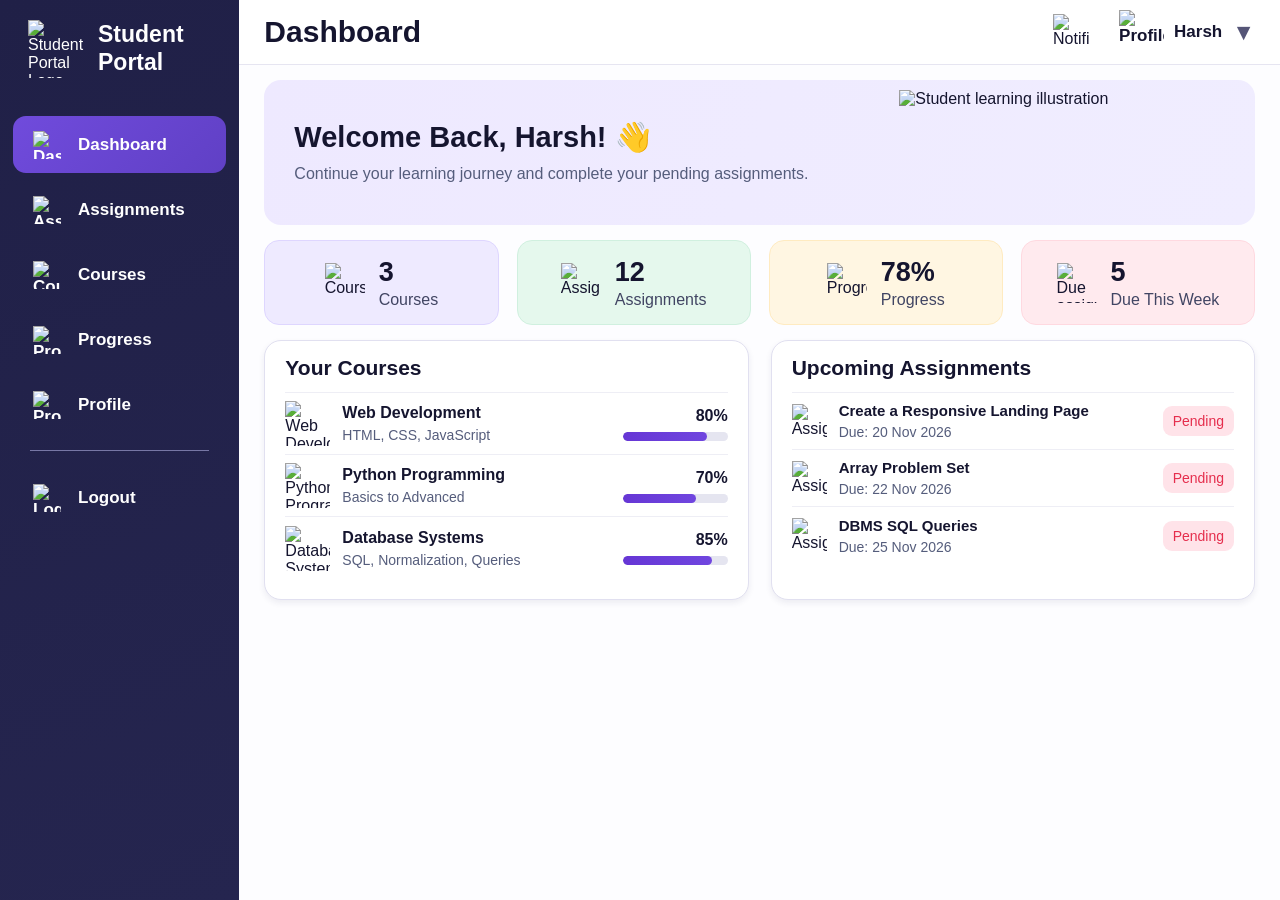
==== commit e46d3ed1: "Added statistics cards, course progress and upcoming assignments sections to the dashboard" ====
--- a/Students Submission/2601193_Harsh_Thombare/Task 2/index.html
+++ b/Students Submission/2601193_Harsh_Thombare/Task 2/index.html
@@ -100,6 +100,155 @@
                 <img src="../../../Task 2/Assets/18.png" alt="Student learning illustration">
 
             </section>
+                        <!-- Statistics: four small coloured cards showing a quick summary -->
+            <section class="statistics">
+
+                <!-- Card 1: number of courses -->
+                <div class="stat-card purple">
+                    <img src="../../../Task 2/Assets/04.png" alt="Courses">
+                    <div>
+                        <h2>3</h2>
+                        <p>Courses</p>
+                    </div>
+                </div>
+
+                <!-- Card 2: number of assignments -->
+                <div class="stat-card green">
+                    <img src="../../../Task 2/Assets/03.png" alt="Assignments">
+                    <div>
+                        <h2>12</h2>
+                        <p>Assignments</p>
+                    </div>
+                </div>
+
+                <!-- Card 3: overall progress -->
+                <div class="stat-card yellow">
+                    <img src="../../../Task 2/Assets/02.png" alt="Progress">
+                    <div>
+                        <h2>78%</h2>
+                        <p>Progress</p>
+                    </div>
+                </div>
+
+                <!-- Card 4: assignments due this week -->
+                <div class="stat-card pink">
+                    <img src="../../../Task 2/Assets/01.png" alt="Due assignments">
+                    <div>
+                        <h2>5</h2>
+                        <p>Due This Week</p>
+                    </div>
+                </div>
+
+            </section>
+
+
+            <!-- Dashboard details: two white boxes side by side (courses and assignments) -->
+            <section class="dashboard-details">
+
+                <!-- Left box: the courses the student has joined, with progress bars -->
+                <div class="details-card">
+
+                    <h2>Your Courses</h2>
+
+                    <!-- Course 1: Web Development (80% complete) -->
+                    <div class="course-item">
+                        <img src="../../../Task 2/Assets/07.png" alt="Web Development">
+
+                        <div class="course-info">
+                            <h3>Web Development</h3>
+                            <p>HTML, CSS, JavaScript</p>
+                        </div>
+
+                        <!-- The width of the purple fill is set to the course percentage -->
+                        <div class="course-progress">
+                            <span>80%</span>
+                            <div class="progress-bar">
+                                <div class="progress-fill" style="width: 80%;"></div>
+                            </div>
+                        </div>
+                    </div>
+
+                    <!-- Course 2: Python Programming (70% complete) -->
+                    <div class="course-item">
+                        <img src="../../../Task 2/Assets/06.png" alt="Python Programming">
+
+                        <div class="course-info">
+                            <h3>Python Programming</h3>
+                            <p>Basics to Advanced</p>
+                        </div>
+
+                        <div class="course-progress">
+                            <span>70%</span>
+                            <div class="progress-bar">
+                                <div class="progress-fill" style="width: 70%;"></div>
+                            </div>
+                        </div>
+                    </div>
+
+                    <!-- Course 3: Database Systems (85% complete) -->
+                    <div class="course-item">
+                        <img src="../../../Task 2/Assets/05.png" alt="Database Systems">
+
+                        <div class="course-info">
+                            <h3>Database Systems</h3>
+                            <p>SQL, Normalization, Queries</p>
+                        </div>
+
+                        <div class="course-progress">
+                            <span>85%</span>
+                            <div class="progress-bar">
+                                <div class="progress-fill" style="width: 85%;"></div>
+                            </div>
+                        </div>
+                    </div>
+
+                </div>
+
+
+                <!-- Right box: assignments that still need to be submitted -->
+                <div class="details-card">
+
+                    <h2>Upcoming Assignments</h2>
+
+                    <!-- Assignment 1 -->
+                    <div class="assignment-item">
+                        <img src="../../../Task 2/Assets/14.png" alt="Assignment">
+
+                        <div class="assignment-info">
+                            <h3>Create a Responsive Landing Page</h3>
+                            <p>Due: 20 Nov 2026</p>
+                        </div>
+
+                        <span class="status">Pending</span>
+                    </div>
+
+                    <!-- Assignment 2 -->
+                    <div class="assignment-item">
+                        <img src="../../../Task 2/Assets/14.png" alt="Assignment">
+
+                        <div class="assignment-info">
+                            <h3>Array Problem Set</h3>
+                            <p>Due: 22 Nov 2026</p>
+                        </div>
+
+                        <span class="status">Pending</span>
+                    </div>
+
+                    <!-- Assignment 3 -->
+                    <div class="assignment-item">
+                        <img src="../../../Task 2/Assets/14.png" alt="Assignment">
+
+                        <div class="assignment-info">
+                            <h3>DBMS SQL Queries</h3>
+                            <p>Due: 25 Nov 2026</p>
+                        </div>
+
+                        <span class="status">Pending</span>
+                    </div>
+
+                </div>
+
+            </section>
         </main>
 
     </div>
--- a/Students Submission/2601193_Harsh_Thombare/Task 2/style.css
+++ b/Students Submission/2601193_Harsh_Thombare/Task 2/style.css
@@ -197,4 +197,219 @@
     width: 35%;
     height: 125px;
     object-fit: contain;
+}
+
+/* ---------- STATISTICS CARDS ---------- */
+
+/* Row that holds the four cards */
+.statistics {
+    display: flex;
+    gap: 18px;
+    margin: 0 25px 15px;
+}
+
+/* Common style for all four cards
+   flex: 1 gives every card the same width */
+.stat-card {
+    flex: 1;
+    min-width: 0;
+    height: 85px;
+    border-radius: 15px;
+    display: flex;
+    align-items: center;
+    justify-content: center;
+    gap: 14px;
+    padding: 12px;
+    border: 1px solid transparent;
+}
+
+/* Icon inside each card */
+.stat-card img {
+    width: 40px;
+    height: 40px;
+    object-fit: contain;
+}
+
+/* Big number (3, 12, 78%, 5) */
+.stat-card h2 {
+    font-size: 27px;
+    margin-bottom: 3px;
+}
+
+/* Label below the number */
+.stat-card p {
+    font-size: 16px;
+    color: #414563;
+    white-space: nowrap;
+}
+
+/* Different background and border colour for each card */
+.purple {
+    background-color: #eeeaff;
+    border-color: #ded6ff;
+}
+
+.green {
+    background-color: #e5f8ed;
+    border-color: #d0f0df;
+}
+
+.yellow {
+    background-color: #fff6e2;
+    border-color: #ffebc1;
+}
+
+.pink {
+    background-color: #ffeaee;
+    border-color: #ffd9e0;
+}
+
+
+/* ---------- COURSES AND ASSIGNMENTS ---------- */
+
+/* Row that places the two white boxes side by side */
+.dashboard-details {
+    display: flex;
+    gap: 22px;
+    margin: 0 25px;
+}
+
+/* White box style used for both Courses and Assignments
+   box-shadow adds a soft shadow around it */
+.details-card {
+    flex: 1;
+    min-width: 0;
+    height: 260px;
+    padding: 15px 20px;
+    border: 1px solid #e1e0f0;
+    border-radius: 17px;
+    box-shadow: 0 3px 6px rgba(40, 35, 90, 0.08);
+    background-color: white;
+}
+
+/* Heading of each box with a thin line below it */
+.details-card > h2 {
+    font-size: 21px;
+    padding-bottom: 12px;
+    border-bottom: 1px solid #eeeef5;
+}
+
+
+/* ----- Courses box ----- */
+
+/* One course row: icon, name and progress in a line */
+.course-item {
+    height: 62px;
+    display: flex;
+    align-items: center;
+    gap: 12px;
+    border-bottom: 1px solid #eeeef5;
+}
+
+/* No line below the last course */
+.course-item:last-child {
+    border-bottom: none;
+}
+
+/* Course icon */
+.course-item > img {
+    width: 45px;
+    height: 45px;
+    object-fit: contain;
+}
+
+/* Course name and topics take the remaining space */
+.course-info {
+    flex: 1;
+    min-width: 0;
+}
+
+.course-info h3 {
+    font-size: 16px;
+    margin-bottom: 5px;
+}
+
+.course-info p {
+    font-size: 14px;
+    color: #555d7c;
+}
+
+/* Percentage number placed above the progress bar */
+.course-progress {
+    width: 105px;
+    display: flex;
+    flex-direction: column;
+    align-items: flex-end;
+    gap: 7px;
+}
+
+.course-progress span {
+    font-size: 16px;
+    font-weight: 600;
+}
+
+/* Grey bar that shows the full 100% */
+.progress-bar {
+    width: 100%;
+    height: 9px;
+    background-color: #e5e5f0;
+    border-radius: 10px;
+    overflow: hidden;
+}
+
+/* Purple part of the bar, its width comes from the style in the HTML */
+.progress-fill {
+    height: 100%;
+    background: linear-gradient(90deg, #6636d5, #7046df);
+    border-radius: 10px;
+}
+
+
+/* ----- Assignments box ----- */
+
+/* One assignment row: icon, title with date, and status */
+.assignment-item {
+    height: 57px;
+    display: flex;
+    align-items: center;
+    gap: 12px;
+    border-bottom: 1px solid #eeeef5;
+}
+
+/* No line below the last assignment */
+.assignment-item:last-child {
+    border-bottom: none;
+}
+
+/* Assignment icon */
+.assignment-item > img {
+    width: 35px;
+    height: 35px;
+    object-fit: contain;
+}
+
+/* Title and due date take the remaining space */
+.assignment-info {
+    flex: 1;
+    min-width: 0;
+}
+
+.assignment-info h3 {
+    font-size: 15px;
+    margin-bottom: 5px;
+}
+
+.assignment-info p {
+    font-size: 14px;
+    color: #555d7c;
+}
+
+/* Red "Pending" label with a light pink background */
+.status {
+    background-color: #ffe3e9;
+    color: #e52e4d;
+    padding: 7px 10px;
+    border-radius: 9px;
+    font-size: 14px;
+    white-space: nowrap;
 }
